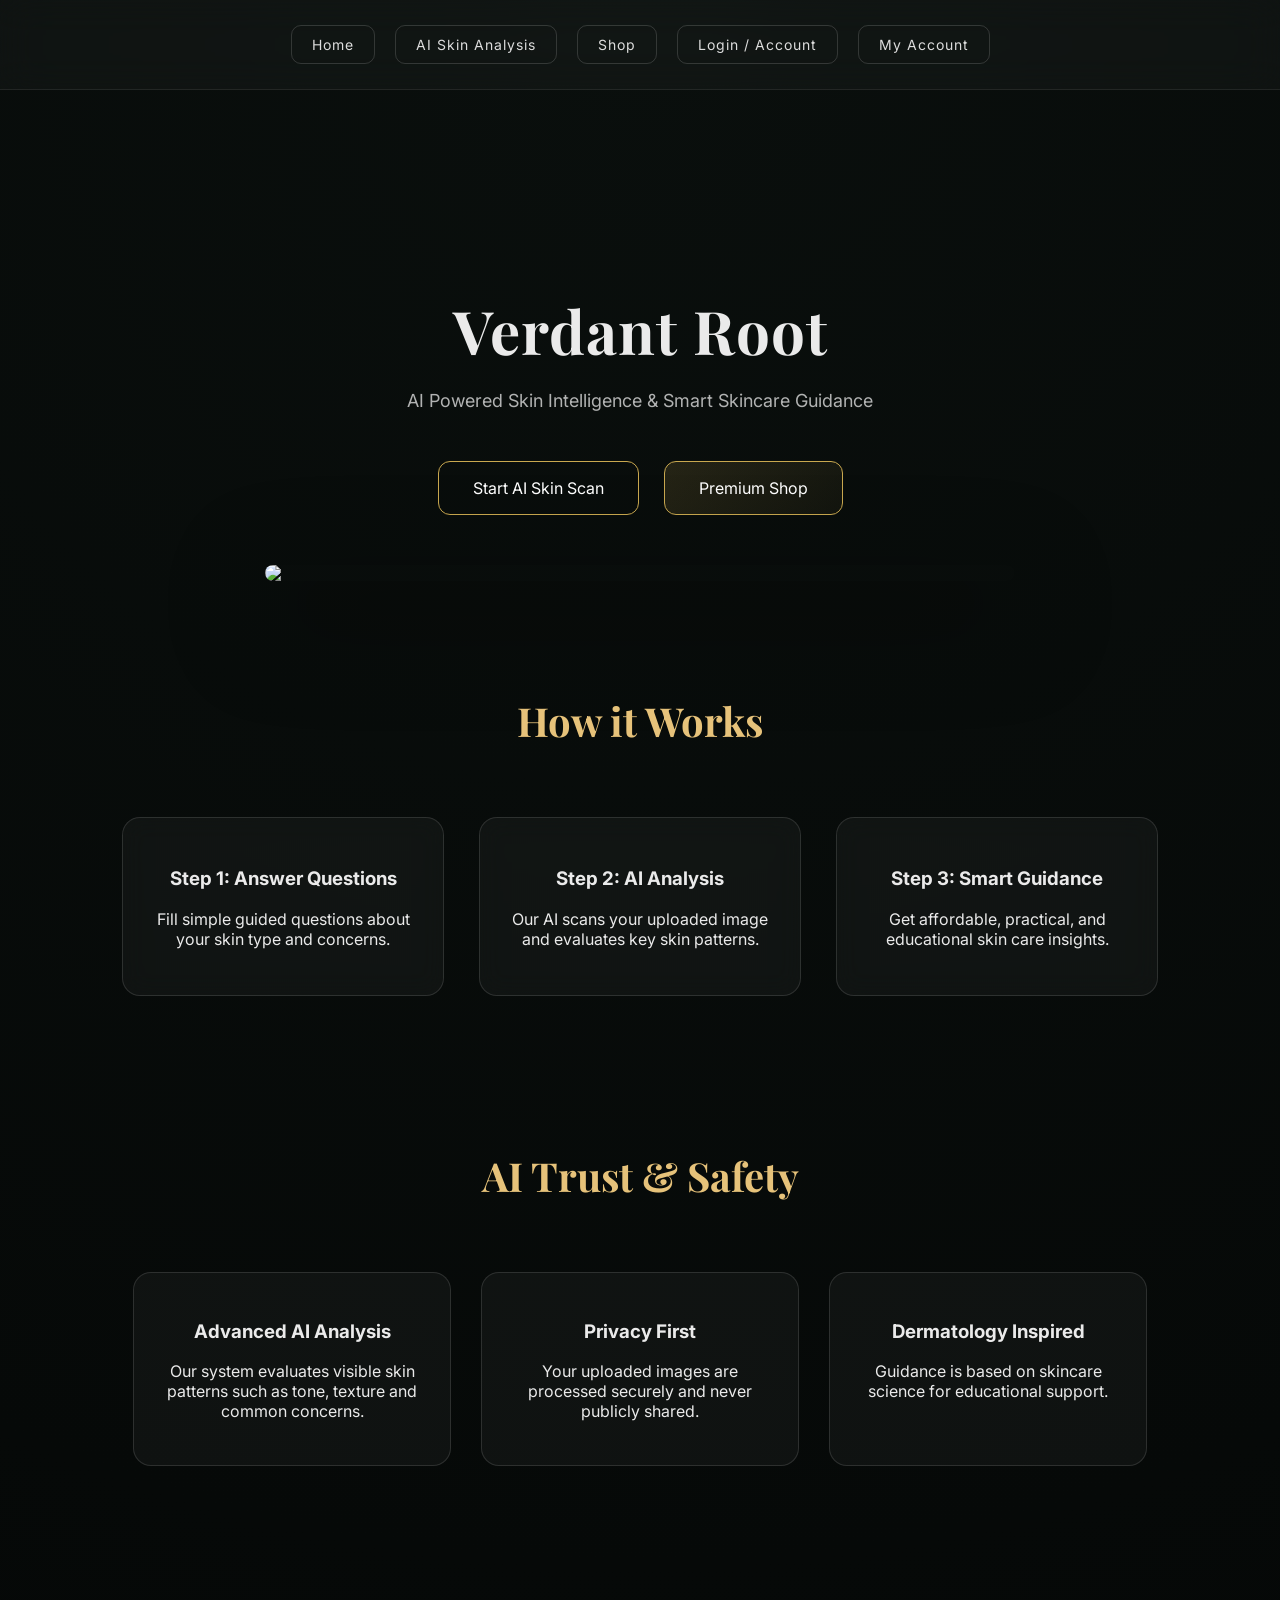
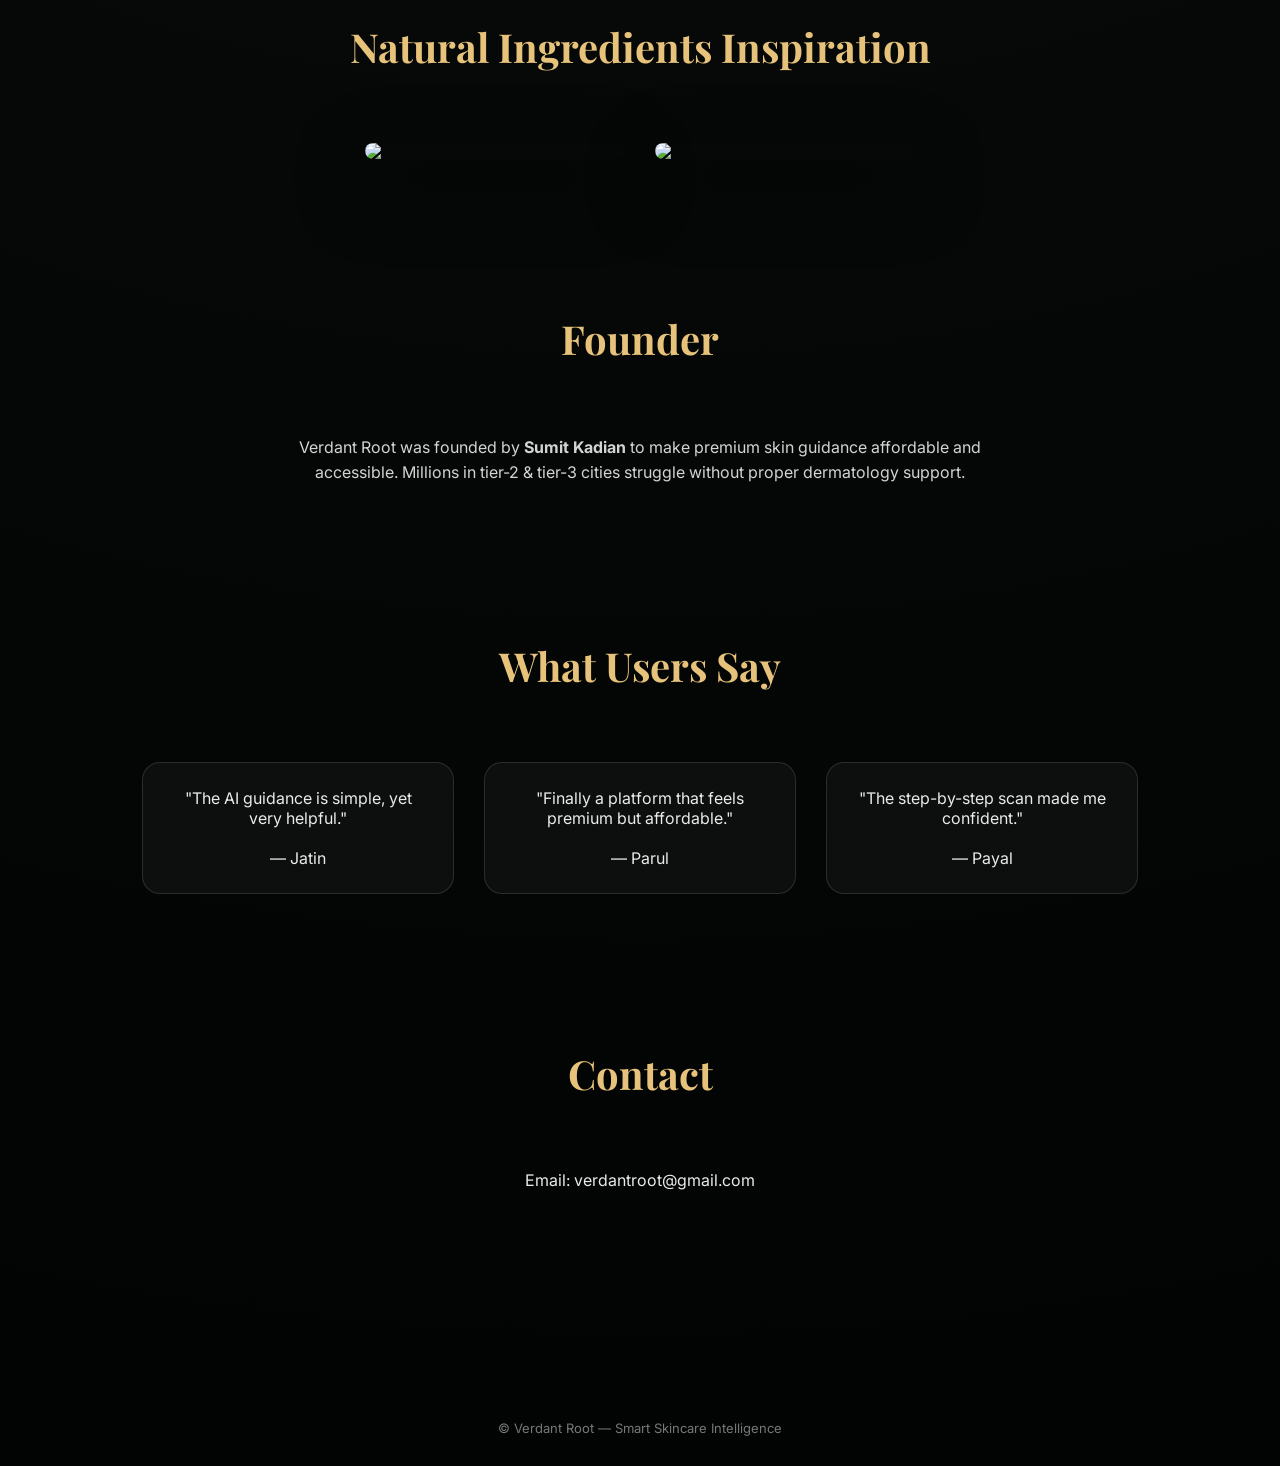
==== index.html @ 599e5e09 "Update index.html" ====
<!DOCTYPE html>
<html lang="en">
<head>
<meta charset="UTF-8">
<meta name="viewport" content="width=device-width, initial-scale=1.0">

<title>Verdant Root</title>

<link href="https://fonts.googleapis.com/css2?family=Playfair+Display:wght@600;700&family=Inter:wght@300;400;500&display=swap" rel="stylesheet">

<style>

body{
margin:0;
font-family:'Inter',sans-serif;
background: radial-gradient(circle at top,#0a0f0d,#020303);
color:#eaeaea;
text-align:center;
animation:fadePage 1.2s ease;
}

/* GOLD SYSTEM */
:root{
--gold:#c9a84f;
--soft-gold:#e6c27a;
}

/* ANIMATION */
@keyframes fadePage{
from{opacity:0;transform:translateY(20px);}
to{opacity:1;transform:translateY(0);}
}

/* NAVBAR */
nav{
display:flex;
justify-content:center;
align-items:center;
flex-wrap:wrap;
gap:20px;
padding:25px;
background:rgba(255,255,255,0.03);
backdrop-filter:blur(18px);
border-bottom:1px solid rgba(255,255,255,0.08);
}

nav a{
text-decoration:none;
color:#ddd;
font-size:14px;
letter-spacing:1px;
padding:10px 20px;
border-radius:10px;
border:1px solid rgba(255,255,255,0.15);
transition:0.4s;
}

nav a:hover{
background:var(--gold);
color:#000;
border-color:var(--gold);
box-shadow:0 0 20px rgba(201,168,79,0.4);
}
  
/* HERO */
.hero{
margin-top:140px;
padding:20px;
}

h1{
font-family:'Playfair Display',serif;
font-size:60px;
margin-bottom:20px;
letter-spacing:1px;
}

.subtitle{
opacity:0.75;
margin-bottom:50px;
font-size:18px;
}

/* HERO IMAGE */
.hero-image{
margin-top:50px;
display:flex;
justify-content:center;
}

.hero-image img{
width:85%;
max-width:750px;
border-radius:20px;
box-shadow:0 30px 100px rgba(0,0,0,0.9);
transition:0.4s;
}

.hero-image img:hover{
transform:scale(1.04);
}

/* BUTTONS */
.main-buttons{
display:flex;
justify-content:center;
gap:25px;
margin-top:40px;
flex-wrap:wrap;
max-width:500px;
margin-left:auto;
margin-right:auto;
}

.btn{
text-decoration:none;
padding:16px 34px;
border:1px solid var(--gold);
border-radius:12px;
color:white;
transition:0.4s;
}

.btn:hover{
background:var(--gold);
color:#000;
box-shadow:0 0 30px rgba(201,168,79,0.6);
transform:translateY(-2px);
}

.shop-btn{
background:linear-gradient(135deg,rgba(201,168,79,0.15),rgba(201,168,79,0.05));
border:1px solid var(--gold);
}

/* SECTIONS */
.section{
margin-top:160px;
padding:60px 40px;
max-width:1100px;
margin:auto;
}

.section h2{
font-family:'Playfair Display',serif;
font-size:40px;
margin-bottom:70px;
color:var(--soft-gold);
}

/* STEPS */
.steps{
display:flex;
justify-content:center;
gap:35px;
flex-wrap:wrap;
}

.step-box{
width:260px;
padding:30px;
border-radius:18px;
background:rgba(255,255,255,0.04);
border:1px solid rgba(255,255,255,0.12);
transition:0.4s;
backdrop-filter:blur(12px);
}

.step-box:hover{
transform:translateY(-12px);
box-shadow:0 20px 60px rgba(0,0,0,0.8);
border-color:var(--gold);
}

/* INGREDIENTS */
.ingredients{
margin-top:70px;
display:flex;
justify-content:center;
flex-wrap:wrap;
gap:30px;
}

.ingredients img{
width:260px;
border-radius:20px;
box-shadow:0 25px 70px rgba(0,0,0,0.8);
transition:0.4s;
}

.ingredients img:hover{
transform:scale(1.06);
}

/* AI TRUST */
.ai-trust{
display:flex;
justify-content:center;
gap:30px;
flex-wrap:wrap;
}

.ai-card{
width:260px;
padding:28px;
border-radius:18px;
background:rgba(255,255,255,0.04);
border:1px solid rgba(255,255,255,0.12);
transition:0.4s;
}

.ai-card:hover{
transform:translateY(-10px);
box-shadow:0 20px 60px rgba(0,0,0,0.8);
border-color:var(--gold);
}

/* TESTIMONIALS */
.testimonials{
display:flex;
justify-content:center;
gap:30px;
flex-wrap:wrap;
}

.testimonial{
width:260px;
padding:25px;
border-radius:18px;
background:rgba(255,255,255,0.04);
border:1px solid rgba(255,255,255,0.12);
transition:0.4s;
}

.testimonial:hover{
transform:translateY(-10px);
box-shadow:0 20px 60px rgba(0,0,0,0.8);
border-color:var(--gold);
}

/* FOOTER */
footer{
margin-top:140px;
padding:30px;
opacity:0.5;
font-size:13px;
}

</style>
</head>

<body>

<nav>
<a href="index.html">Home</a>
<a href="analysis.html">AI Skin Analysis</a>
<a href="shop.html">Shop</a>
<a href="auth.html">Login / Account</a>
<a href="profile.html">My Account</a>
</nav>

<div class="hero">
<h1>Verdant Root</h1>
<p class="subtitle">AI Powered Skin Intelligence & Smart Skincare Guidance</p>

<div class="main-buttons">
<a class="btn" onclick="checkLogin('analysis.html')">Start AI Skin Scan</a>
<a class="btn shop-btn" onclick="checkLogin('shop.html')">Premium Shop</a>
</div>

<div class="hero-image">
<img src="https://images.unsplash.com/photo-1596462502278-27bfdc403348?auto=format&fit=crop&w=750&q=80">
</div>
</div>

<div class="section">
<h2>How it Works</h2>

<div class="steps">
<div class="step-box">
<h3>Step 1: Answer Questions</h3>
<p>Fill simple guided questions about your skin type and concerns.</p>
</div>

<div class="step-box">
<h3>Step 2: AI Analysis</h3>
<p>Our AI scans your uploaded image and evaluates key skin patterns.</p>
</div>

<div class="step-box">
<h3>Step 3: Smart Guidance</h3>
<p>Get affordable, practical, and educational skin care insights.</p>
</div>
</div>
</div>

<div class="section">
<h2>AI Trust & Safety</h2>

<div class="ai-trust">
<div class="ai-card">
<h3>Advanced AI Analysis</h3>
<p>Our system evaluates visible skin patterns such as tone, texture and common concerns.</p>
</div>

<div class="ai-card">
<h3>Privacy First</h3>
<p>Your uploaded images are processed securely and never publicly shared.</p>
</div>

<div class="ai-card">
<h3>Dermatology Inspired</h3>
<p>Guidance is based on skincare science for educational support.</p>
</div>
</div>
</div>

<div class="section">
<h2>Natural Ingredients Inspiration</h2>

<div class="ingredients">
<img src="https://images.unsplash.com/photo-1608571423902-eed4a5ad8108?auto=format&fit=crop&w=500&q=80">
<img src="https://images.unsplash.com/photo-1598440947619-2c35fc9aa908?auto=format&fit=crop&w=500&q=80">
</div>
</div>

<div class="section">
<h2>Founder</h2>

<p style="max-width:700px;margin:auto;line-height:1.6;opacity:0.9;">
Verdant Root was founded by <b>Sumit Kadian</b> to make premium skin guidance affordable and accessible.
Millions in tier-2 & tier-3 cities struggle without proper dermatology support.
</p>
</div>

<div class="section">
<h2>What Users Say</h2>

<div class="testimonials">
<div class="testimonial">
"The AI guidance is simple, yet very helpful." <br><br>— Jatin
</div>

<div class="testimonial">
"Finally a platform that feels premium but affordable." <br><br>— Parul
</div>

<div class="testimonial">
"The step-by-step scan made me confident." <br><br>— Payal
</div>
</div>
</div>

<div class="section">
<h2>Contact</h2>
<div>Email: verdantroot@gmail.com</div>
</div>

<footer>
© Verdant Root — Smart Skincare Intelligence
</footer>

<script>
function checkLogin(page){
let user = localStorage.getItem("user");

if(user){
window.location.href = page;
}else{
alert("Please login first to continue");
window.location.href = "auth.html";
}
}
</script>
  
</body>
</html>
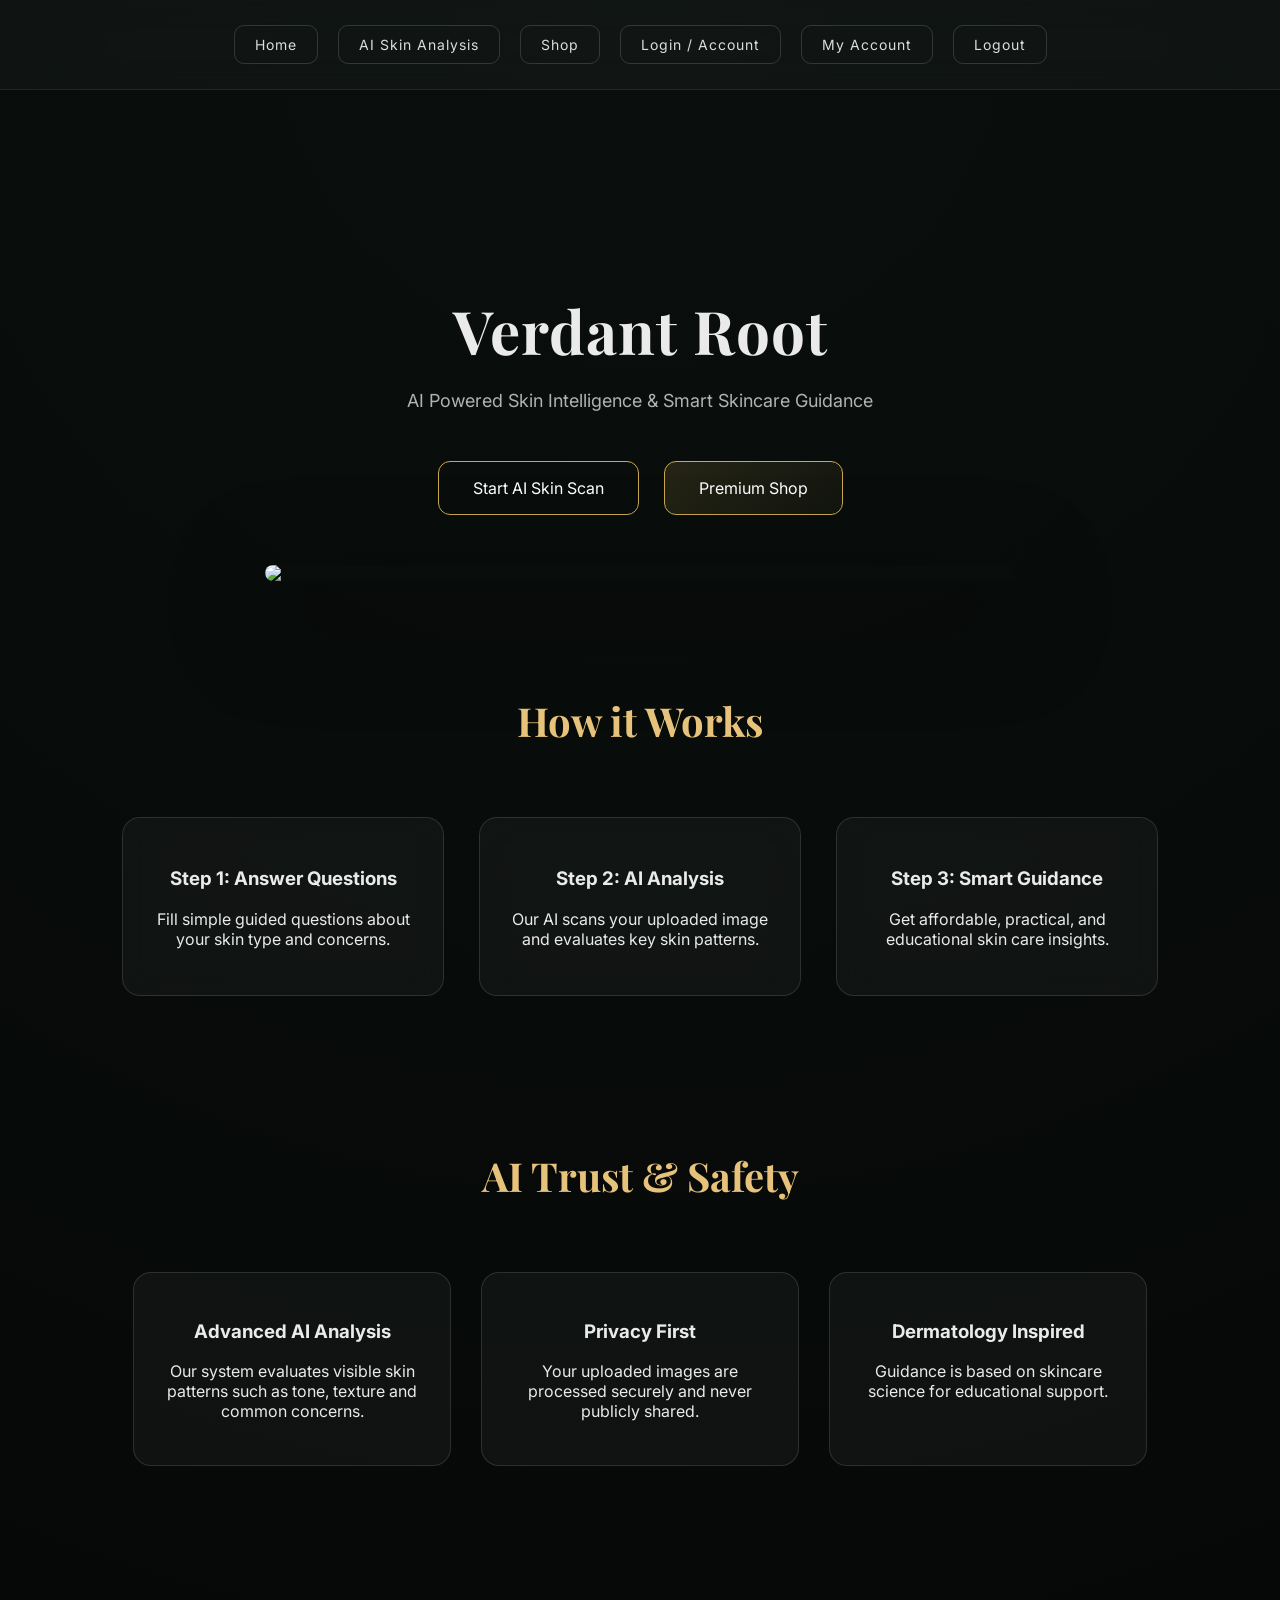
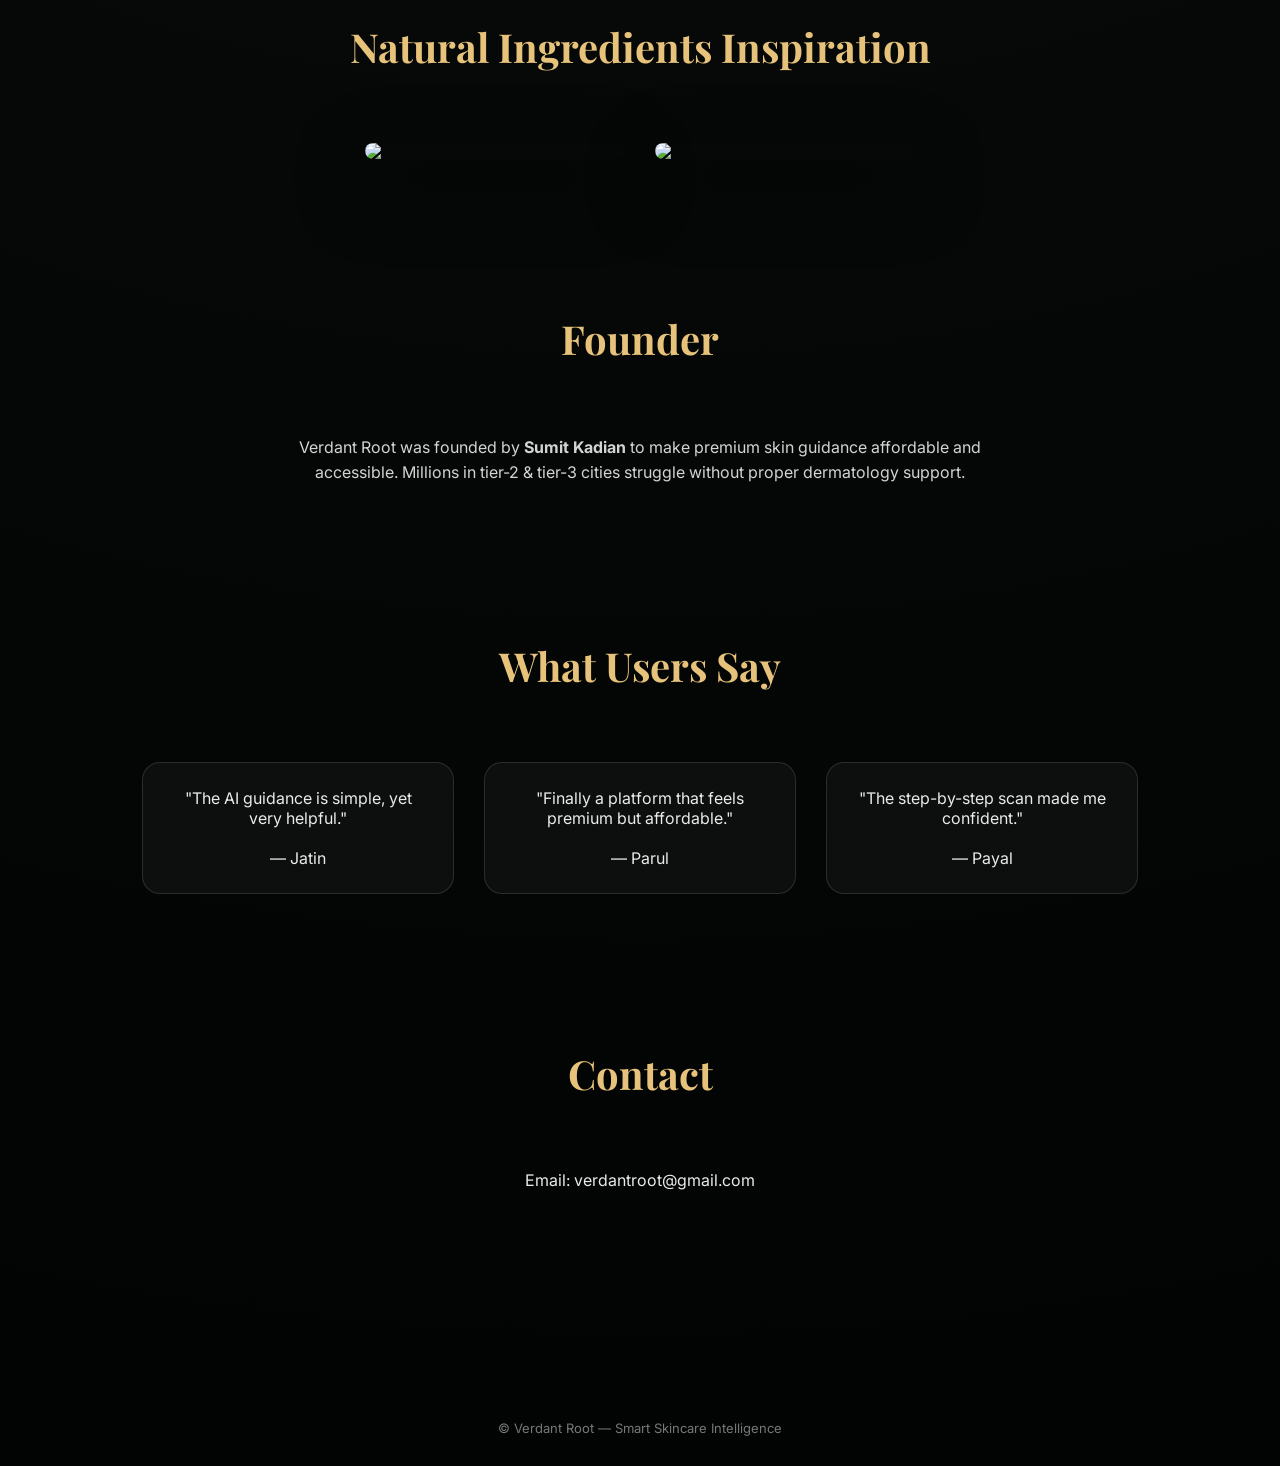
==== commit c8a36115: "Update index.html" ====
--- a/index.html
+++ b/index.html
@@ -256,7 +256,8 @@
 <a href="analysis.html">AI Skin Analysis</a>
 <a href="shop.html">Shop</a>
 <a href="auth.html">Login / Account</a>
-<a href="profile.html">My Account</a>
+<a href="account.html" id="userName">My Account</a>
+<a href="#" onclick="logout()">Logout</a>
 </nav>
 
 <div class="hero">
@@ -372,6 +373,40 @@
 }
 }
 </script>
+  <!-- 🔥 FIREBASE SDK -->
+<script src="https://www.gstatic.com/firebasejs/10.7.1/firebase-app.js"></script>
+<script src="https://www.gstatic.com/firebasejs/10.7.1/firebase-auth.js"></script>
+
+<script>
+const firebaseConfig = {
+  apiKey: "AIzaSyCVwTDc6UY7mZS0ueRnvR2gh_h-UdtS-n0",
+  authDomain: "verdantroot-fd3e6.firebaseapp.com",
+  projectId: "verdantroot-fd3e6",
+  storageBucket: "verdantroot-fd3e6.firebasestorage.app",
+  messagingSenderId: "239731093925",
+  appId: "1:239731093925:web:69cedcbbf680b37ba9384c",
+  measurementId: "G-XZQHM6YS3X"
+};
+
+// INIT FIREBASE
+firebase.initializeApp(firebaseConfig);
+</script>
+
+<script>
+
+window.onload = function(){
+
+let user = JSON.parse(localStorage.getItem("user"));
+
+console.log("USER DATA:", user); // debug
+
+if(user && document.getElementById("userName")){
+document.getElementById("userName").innerText = user.name || "My Account";
+}
+
+};
+
+</script>
   
 </body>
 </html>
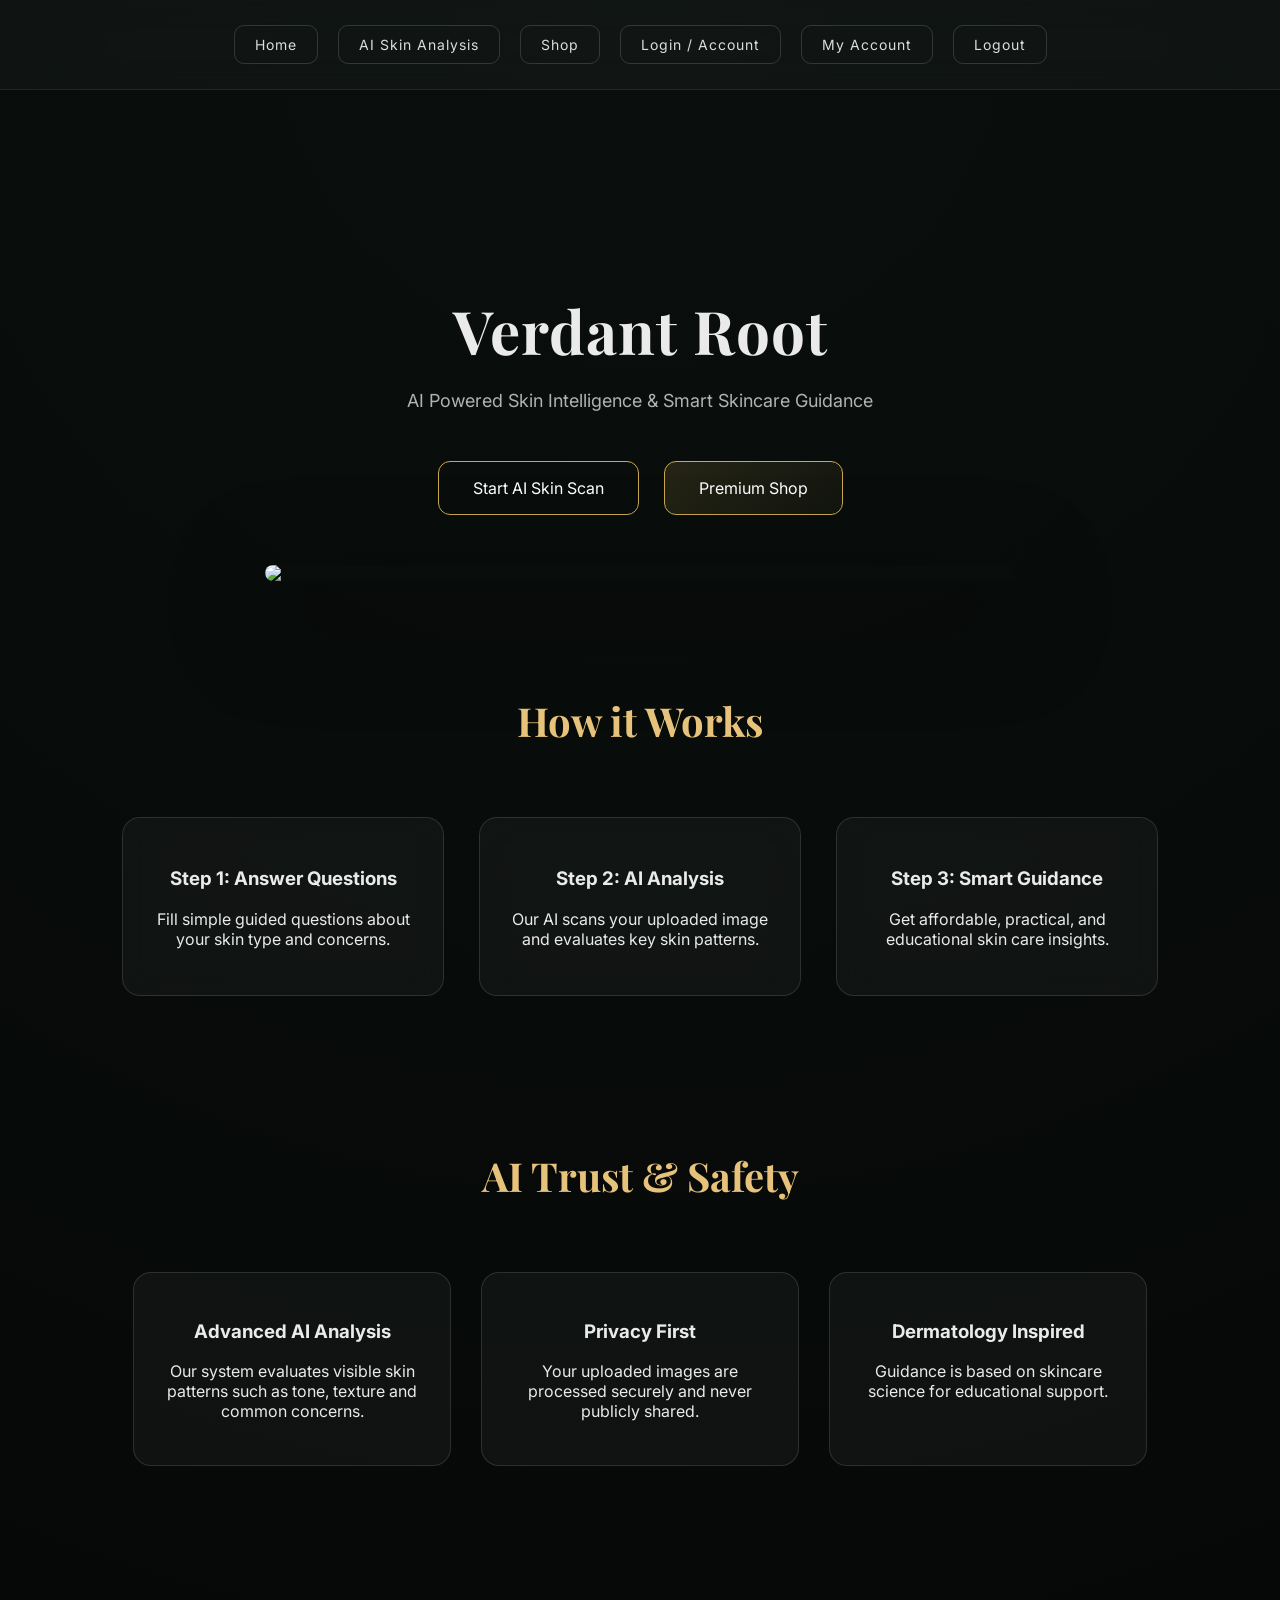
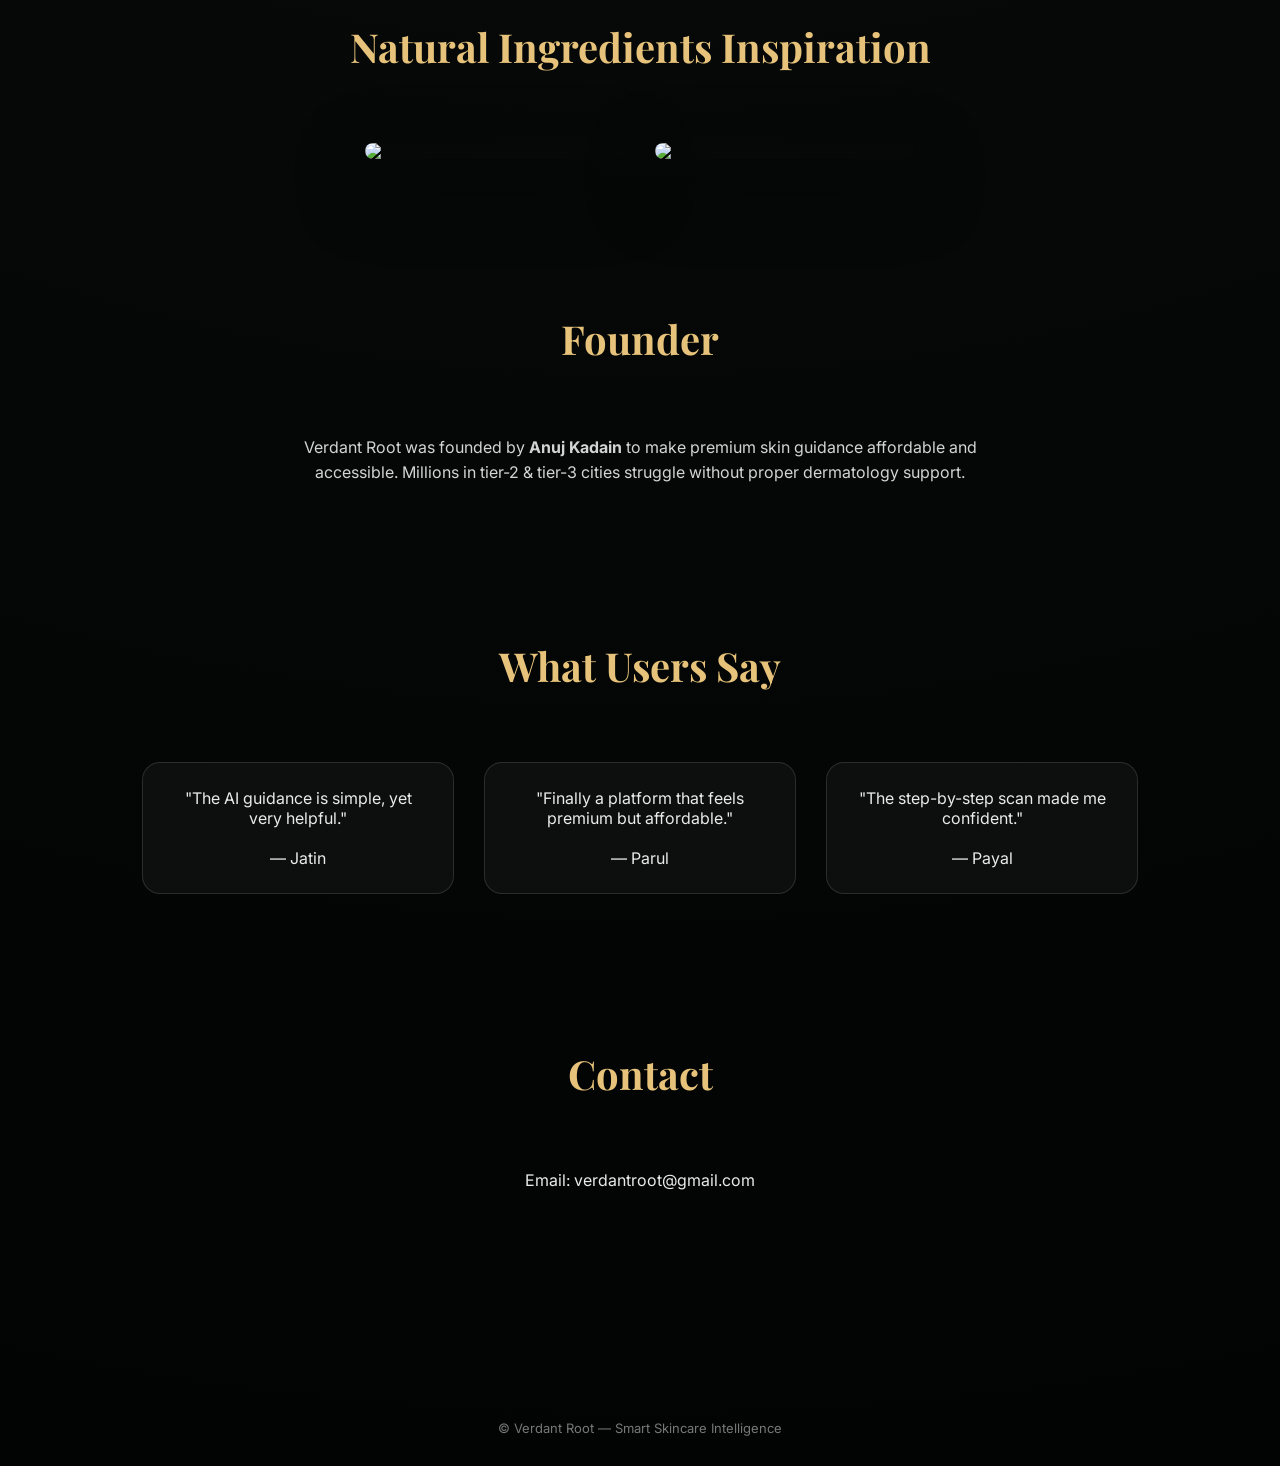
==== commit 0039954a: "Update index.html" ====
--- a/index.html
+++ b/index.html
@@ -329,7 +329,7 @@
 <h2>Founder</h2>
 
 <p style="max-width:700px;margin:auto;line-height:1.6;opacity:0.9;">
-Verdant Root was founded by <b>Sumit Kadian</b> to make premium skin guidance affordable and accessible.
+Verdant Root was founded by <b>Anuj Kadain </b> to make premium skin guidance affordable and accessible.
 Millions in tier-2 & tier-3 cities struggle without proper dermatology support.
 </p>
 </div>
@@ -407,6 +407,14 @@
 };
 
 </script>
+
+<script>
+function logout(){
+localStorage.removeItem("user");
+alert("Logged out");
+window.location.href="auth.html";
+}
+</script>
   
 </body>
 </html>
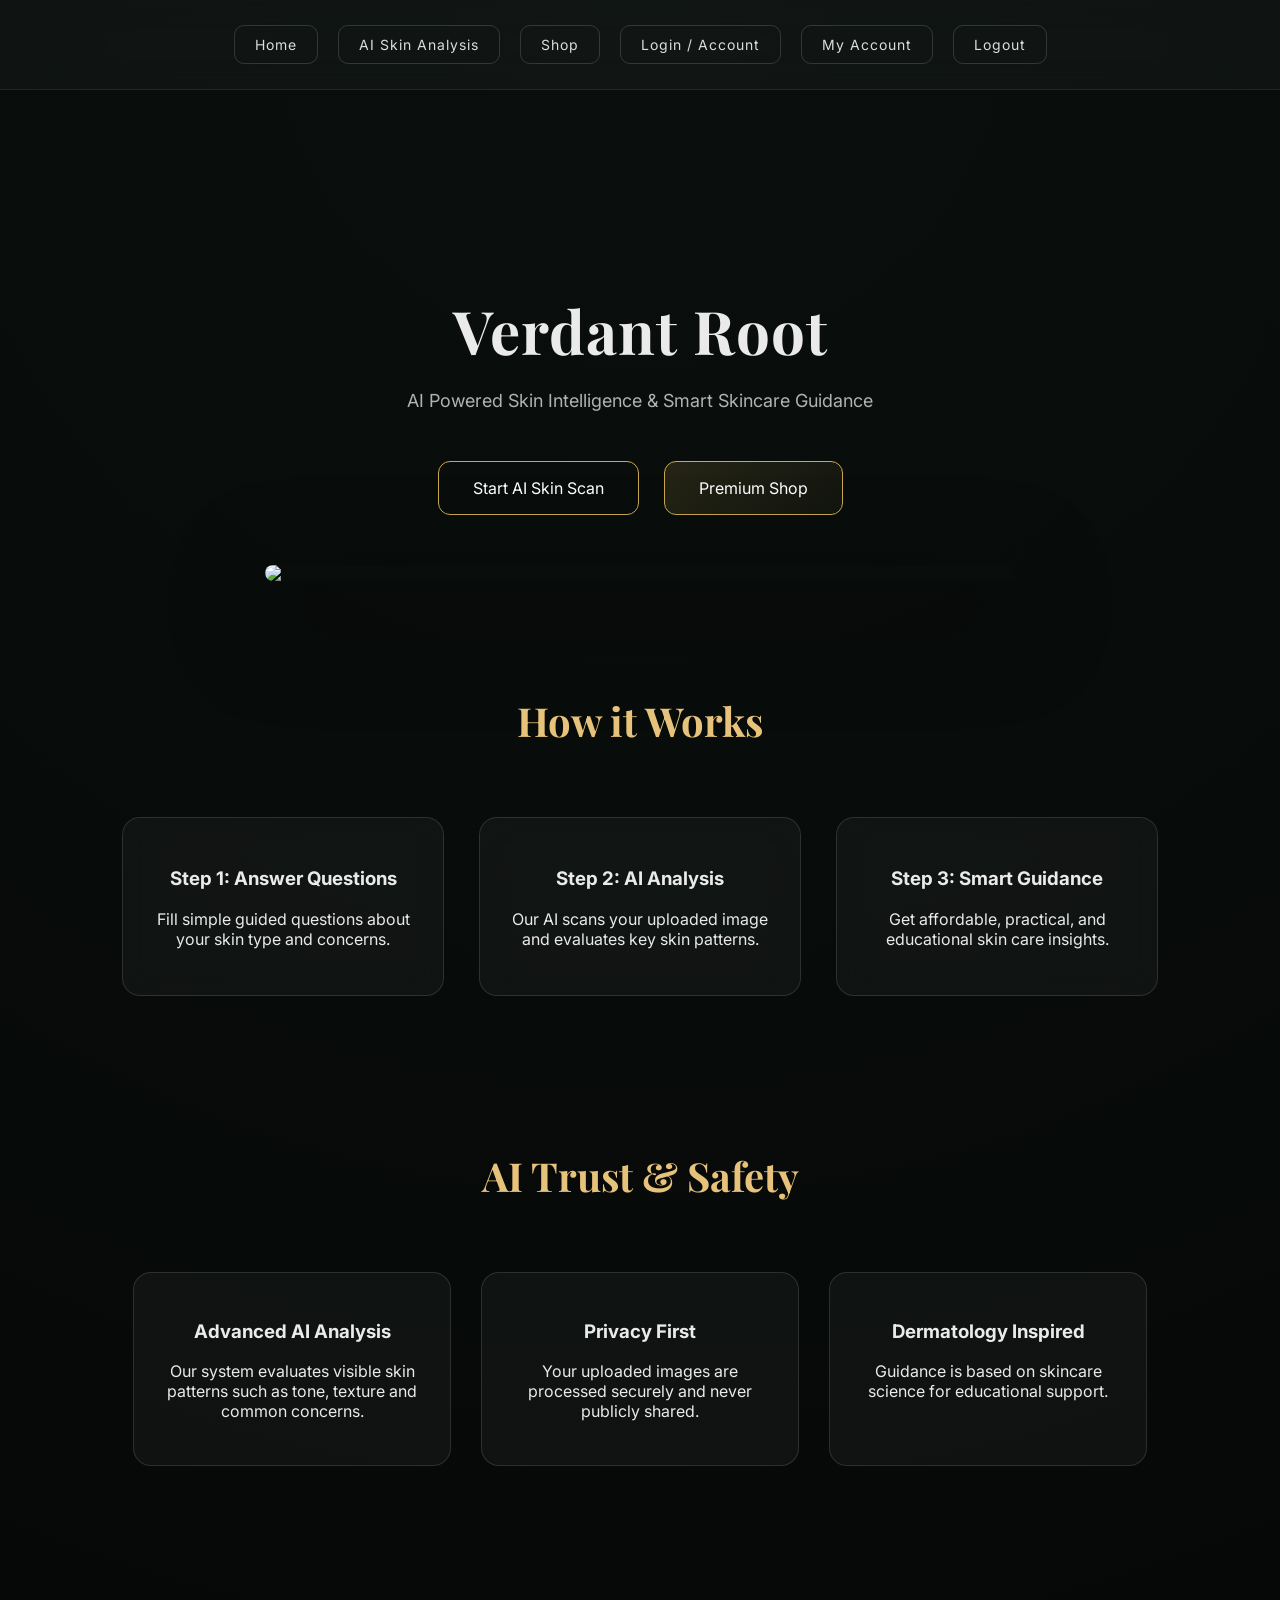
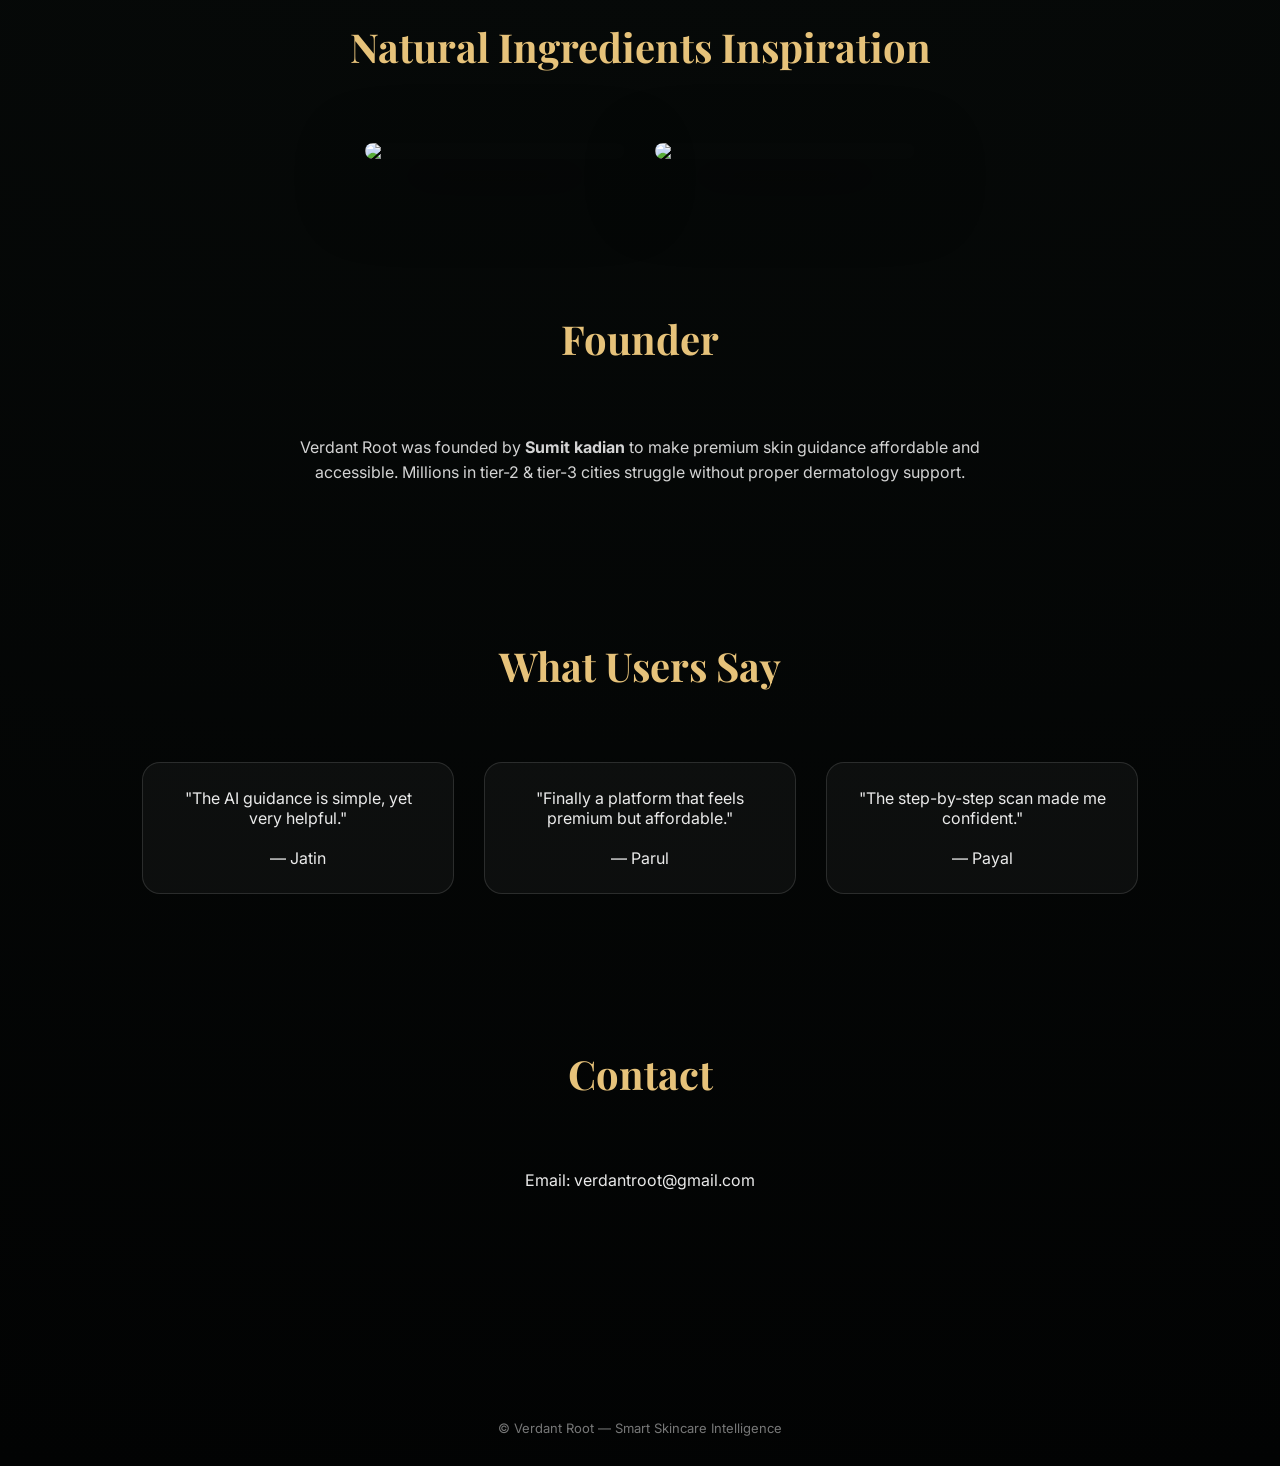
==== commit 4e51b497: "Update index.html" ====
--- a/index.html
+++ b/index.html
@@ -329,7 +329,7 @@
 <h2>Founder</h2>
 
 <p style="max-width:700px;margin:auto;line-height:1.6;opacity:0.9;">
-Verdant Root was founded by <b>Anuj Kadain </b> to make premium skin guidance affordable and accessible.
+Verdant Root was founded by <b>Sumit kadian </b> to make premium skin guidance affordable and accessible.
 Millions in tier-2 & tier-3 cities struggle without proper dermatology support.
 </p>
 </div>
